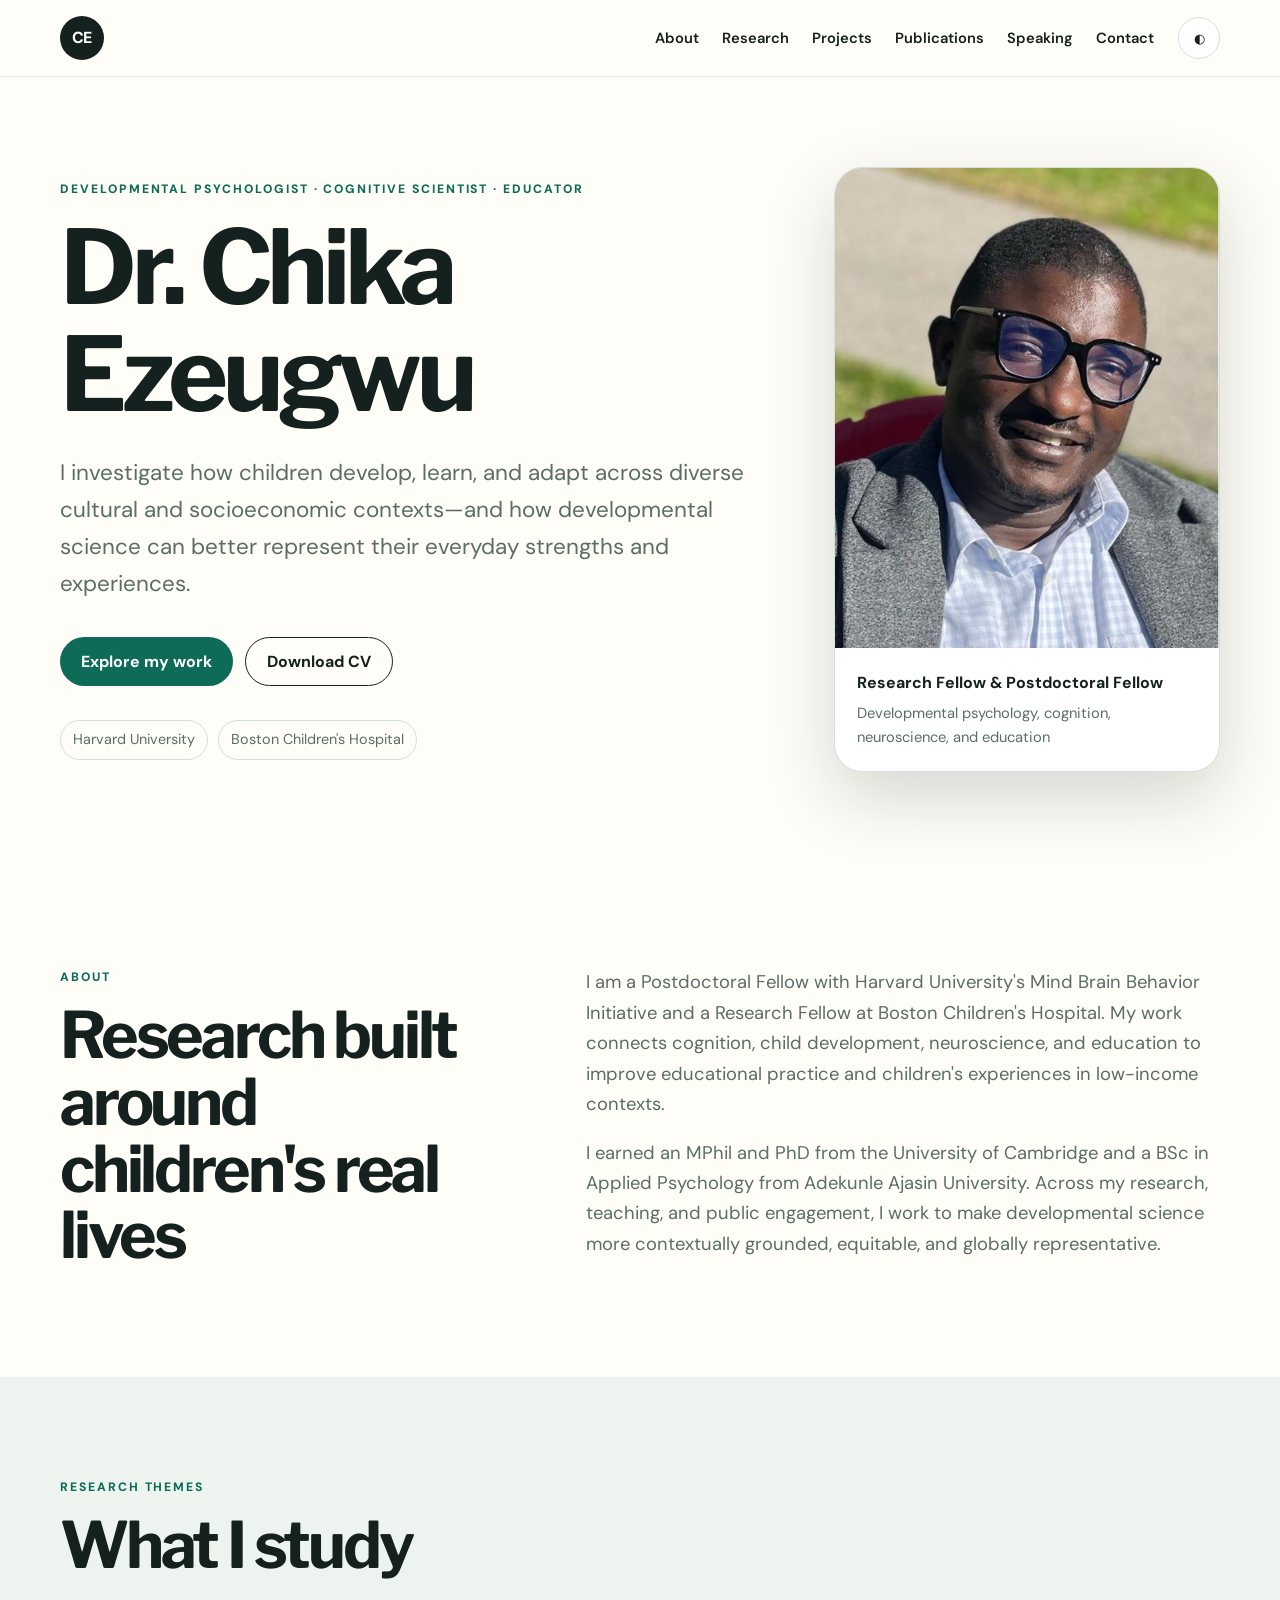
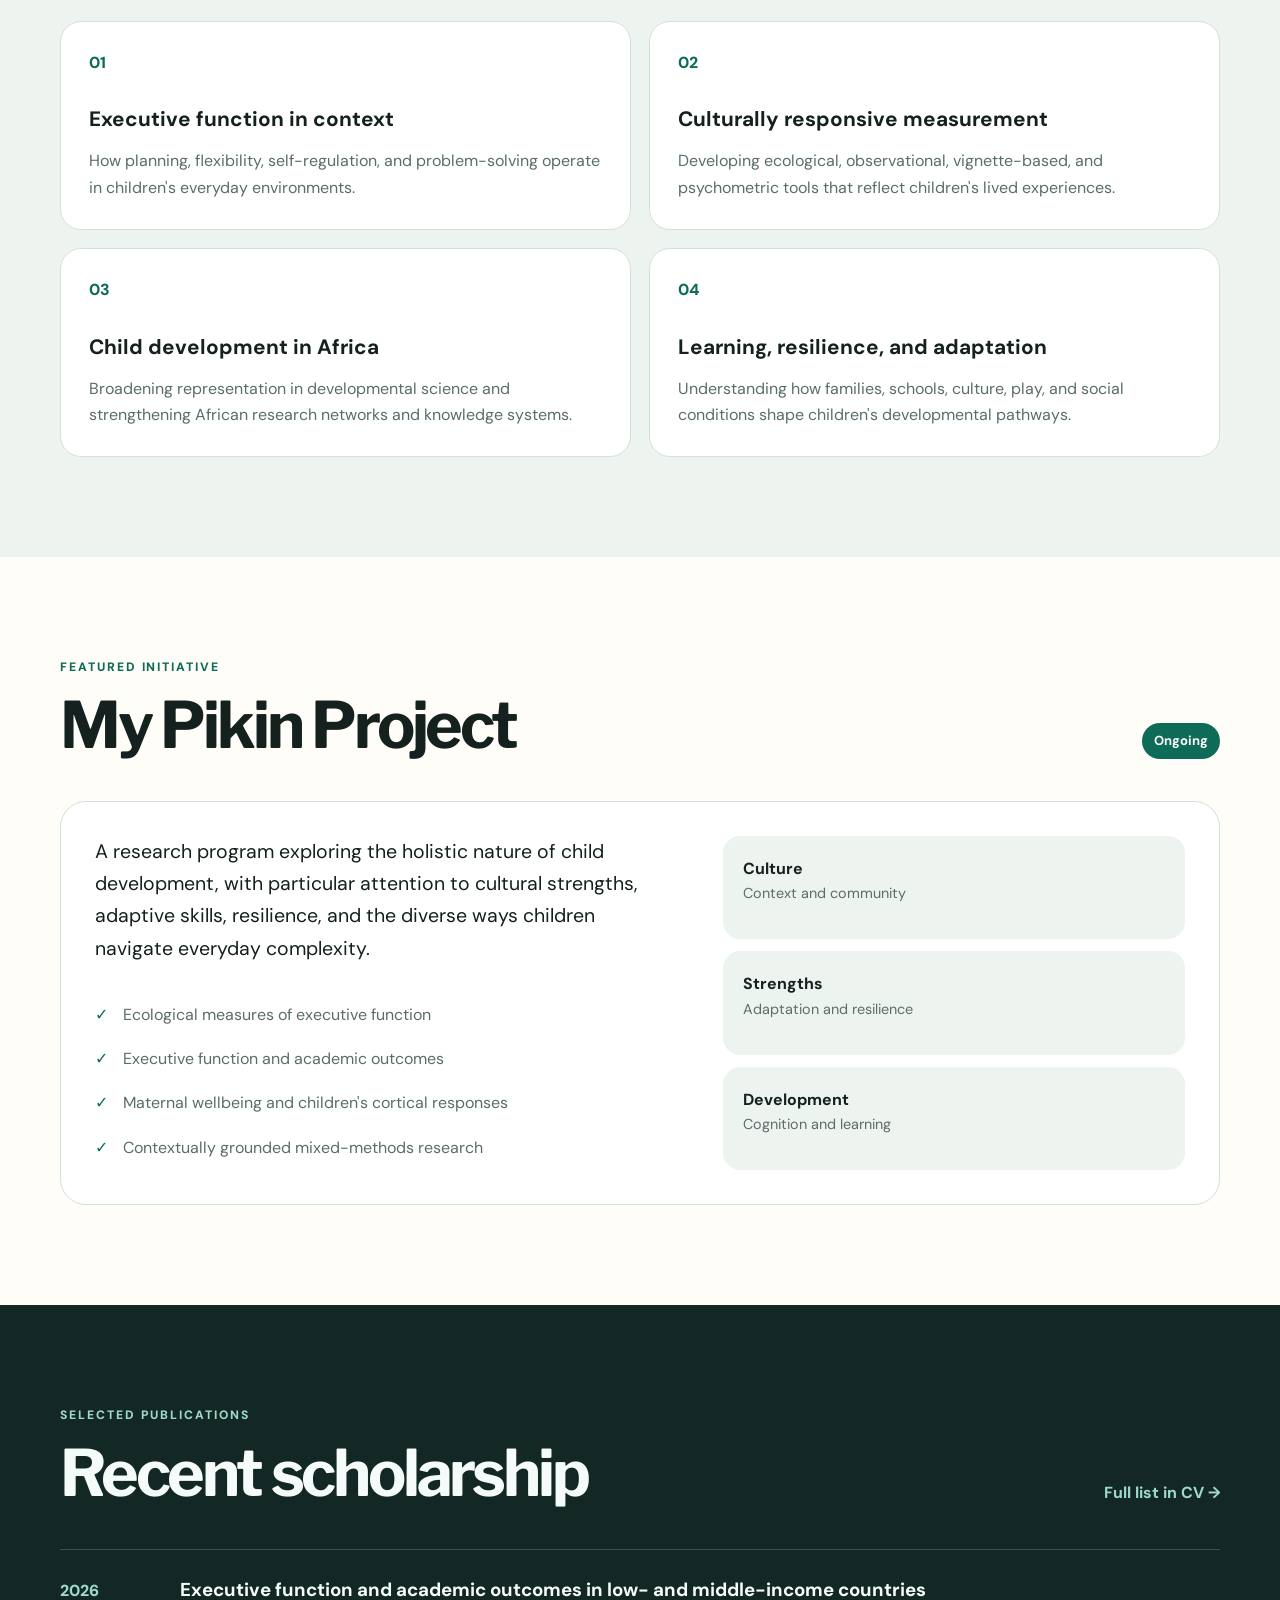
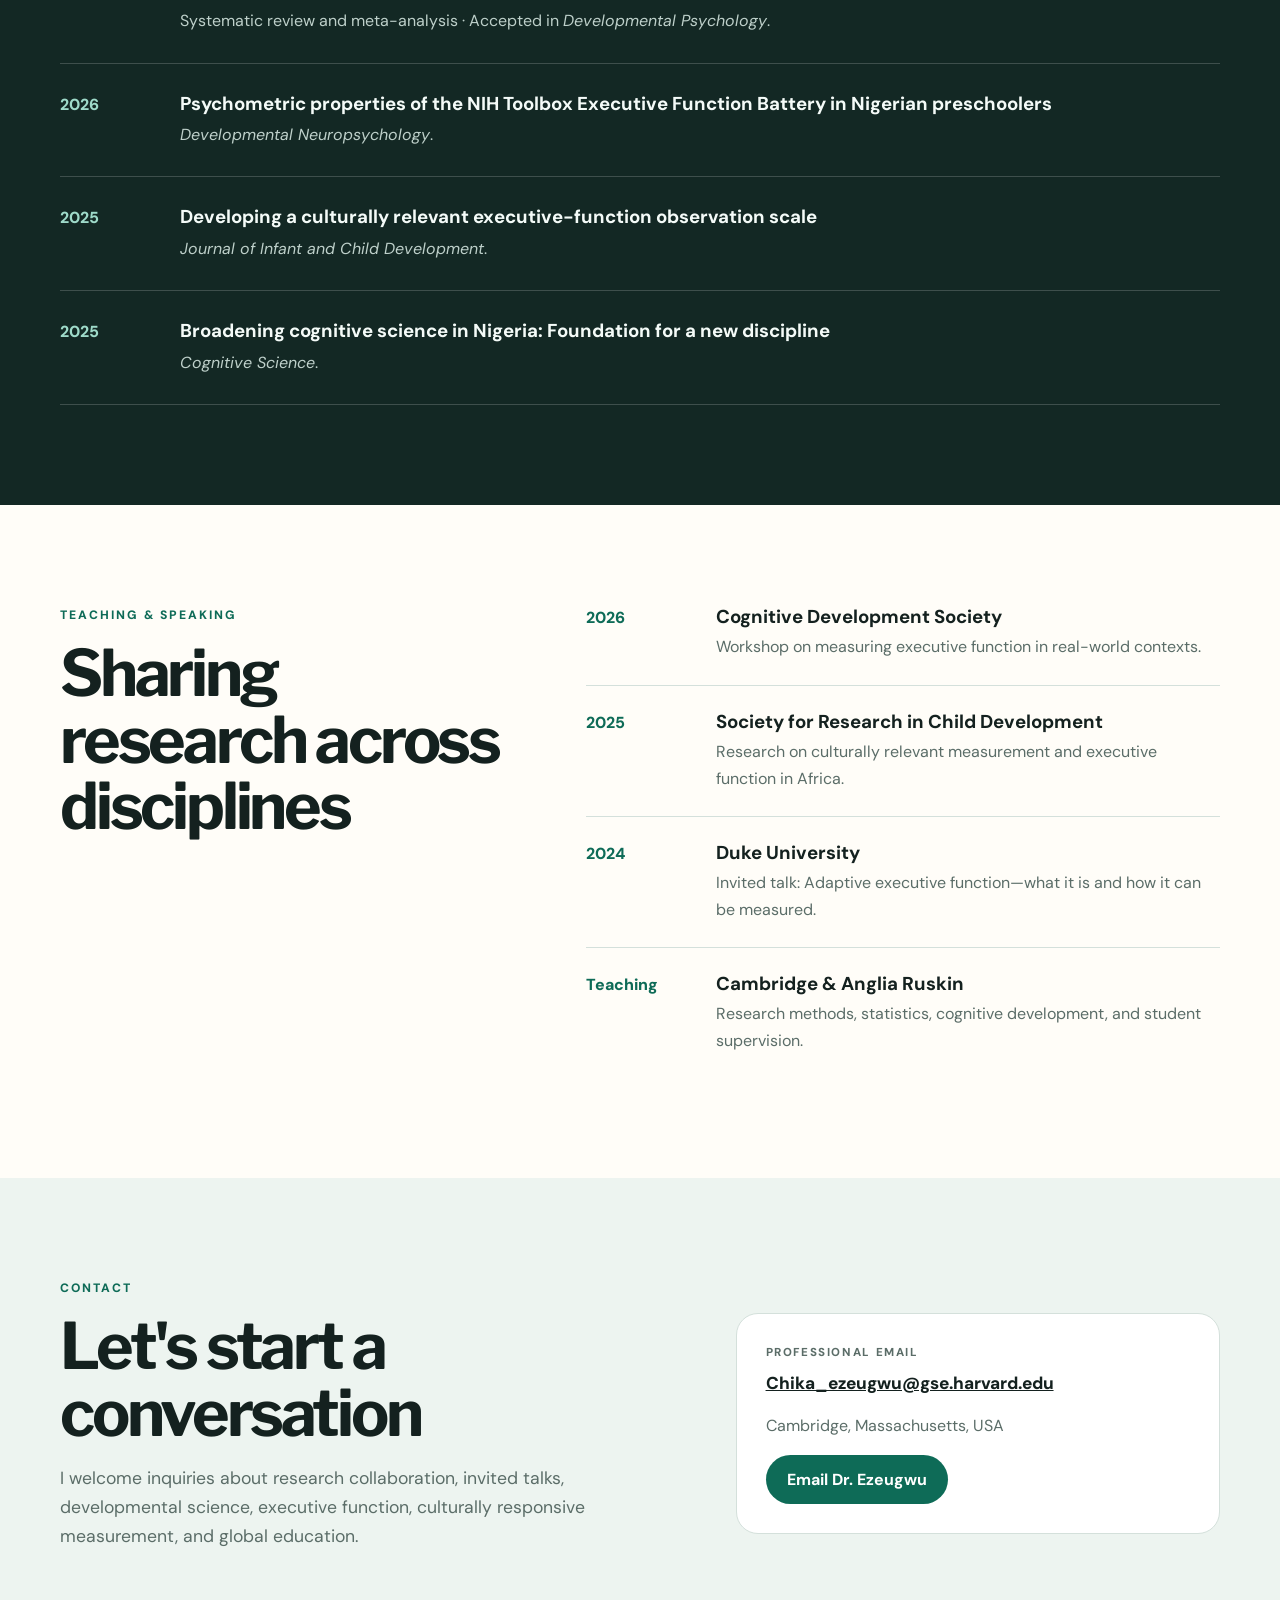
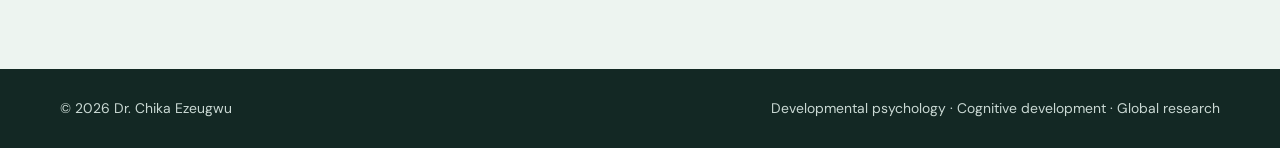
==== index.html @ bdc8151f "Initial website" ====
<!doctype html>
<html lang="en" data-theme="light">
<head>
  <meta charset="utf-8">
  <meta name="viewport" content="width=device-width, initial-scale=1">
  <meta name="description" content="Dr. Chika Ezeugwu is a developmental psychologist and cognitive development researcher at Harvard University and Boston Children's Hospital.">
  <meta name="theme-color" content="#14352f">
  <title>Dr. Chika Ezeugwu | Developmental Psychologist</title>
  <link rel="preconnect" href="https://fonts.googleapis.com">
  <link rel="preconnect" href="https://fonts.gstatic.com" crossorigin>
  <link href="https://fonts.googleapis.com/css2?family=DM+Sans:wght@400;500;600;700&family=Libre+Franklin:wght@700;800&display=swap" rel="stylesheet">
  <link rel="stylesheet" href="styles.css">
</head>
<body>
  <a class="skip" href="#main">Skip to content</a>

  <header class="header">
    <div class="container nav">
      <a class="mark" href="#home" aria-label="Homepage">CE</a>
      <button class="menu-button" aria-controls="navigation" aria-expanded="false">Menu</button>
      <nav id="navigation" class="links" aria-label="Main navigation">
        <a href="#about">About</a>
        <a href="#research">Research</a>
        <a href="#projects">Projects</a>
        <a href="#publications">Publications</a>
        <a href="#speaking">Speaking</a>
        <a href="#contact">Contact</a>
      </nav>
      <button class="theme-button" aria-label="Switch color theme" title="Switch color theme">◐</button>
    </div>
  </header>

  <main id="main">
    <section class="hero" id="home">
      <div class="container hero-grid">
        <div class="reveal">
          <p class="eyebrow">Developmental psychologist · Cognitive scientist · Educator</p>
          <h1>Dr. Chika Ezeugwu</h1>
          <p class="intro">
            I investigate how children develop, learn, and adapt across diverse cultural and
            socioeconomic contexts—and how developmental science can better represent their
            everyday strengths and experiences.
          </p>
          <div class="actions">
            <a class="button primary" href="#research">Explore my work</a>
            <a class="button secondary" href="Chika_Ezeugwu_CV.docx" download>Download CV</a>
          </div>
          <div class="affiliations">
            <span>Harvard University</span>
            <span>Boston Children's Hospital</span>
          </div>
        </div>

        <figure class="portrait-card reveal">
          <img src="assets/chika-ezeugwu.jpg" alt="Portrait of Dr. Chika Ezeugwu">
          <figcaption>
            <strong>Research Fellow &amp; Postdoctoral Fellow</strong>
            <span>Developmental psychology, cognition, neuroscience, and education</span>
          </figcaption>
        </figure>
      </div>
    </section>

    <section class="section" id="about">
      <div class="container split">
        <div class="section-title reveal">
          <p class="eyebrow">About</p>
          <h2>Research built around children's real lives</h2>
        </div>
        <div class="copy reveal">
          <p>
            I am a Postdoctoral Fellow with Harvard University's Mind Brain Behavior Initiative
            and a Research Fellow at Boston Children's Hospital. My work connects cognition,
            child development, neuroscience, and education to improve educational practice and
            children's experiences in low-income contexts.
          </p>
          <p>
            I earned an MPhil and PhD from the University of Cambridge and a BSc in Applied
            Psychology from Adekunle Ajasin University. Across my research, teaching, and public
            engagement, I work to make developmental science more contextually grounded,
            equitable, and globally representative.
          </p>
        </div>
      </div>
    </section>

    <section class="section tint" id="research">
      <div class="container">
        <p class="eyebrow reveal">Research themes</p>
        <h2 class="reveal">What I study</h2>
        <div class="grid cards">
          <article class="card reveal">
            <span>01</span>
            <h3>Executive function in context</h3>
            <p>How planning, flexibility, self-regulation, and problem-solving operate in children's everyday environments.</p>
          </article>
          <article class="card reveal">
            <span>02</span>
            <h3>Culturally responsive measurement</h3>
            <p>Developing ecological, observational, vignette-based, and psychometric tools that reflect children's lived experiences.</p>
          </article>
          <article class="card reveal">
            <span>03</span>
            <h3>Child development in Africa</h3>
            <p>Broadening representation in developmental science and strengthening African research networks and knowledge systems.</p>
          </article>
          <article class="card reveal">
            <span>04</span>
            <h3>Learning, resilience, and adaptation</h3>
            <p>Understanding how families, schools, culture, play, and social conditions shape children's developmental pathways.</p>
          </article>
        </div>
      </div>
    </section>

    <section class="section" id="projects">
      <div class="container">
        <div class="heading-row reveal">
          <div>
            <p class="eyebrow">Featured initiative</p>
            <h2>My Pikin Project</h2>
          </div>
          <span class="status">Ongoing</span>
        </div>
        <article class="feature reveal">
          <div>
            <p class="feature-lede">
              A research program exploring the holistic nature of child development, with
              particular attention to cultural strengths, adaptive skills, resilience, and
              the diverse ways children navigate everyday complexity.
            </p>
            <ul class="check-list">
              <li>Ecological measures of executive function</li>
              <li>Executive function and academic outcomes</li>
              <li>Maternal wellbeing and children's cortical responses</li>
              <li>Contextually grounded mixed-methods research</li>
            </ul>
          </div>
          <div class="feature-visual" aria-label="My Pikin Project themes">
            <div><strong>Culture</strong><span>Context and community</span></div>
            <div><strong>Strengths</strong><span>Adaptation and resilience</span></div>
            <div><strong>Development</strong><span>Cognition and learning</span></div>
          </div>
        </article>
      </div>
    </section>

    <section class="section dark" id="publications">
      <div class="container">
        <div class="heading-row reveal">
          <div>
            <p class="eyebrow pale">Selected publications</p>
            <h2>Recent scholarship</h2>
          </div>
          <a class="inline-link" href="Chika_Ezeugwu_CV.docx" download>Full list in CV →</a>
        </div>

        <div class="publication-list">
          <article class="reveal">
            <span class="year">2026</span>
            <div>
              <h3>Executive function and academic outcomes in low- and middle-income countries</h3>
              <p>Systematic review and meta-analysis · Accepted in <em>Developmental Psychology</em>.</p>
            </div>
          </article>
          <article class="reveal">
            <span class="year">2026</span>
            <div>
              <h3>Psychometric properties of the NIH Toolbox Executive Function Battery in Nigerian preschoolers</h3>
              <p><em>Developmental Neuropsychology</em>.</p>
            </div>
          </article>
          <article class="reveal">
            <span class="year">2025</span>
            <div>
              <h3>Developing a culturally relevant executive-function observation scale</h3>
              <p><em>Journal of Infant and Child Development</em>.</p>
            </div>
          </article>
          <article class="reveal">
            <span class="year">2025</span>
            <div>
              <h3>Broadening cognitive science in Nigeria: Foundation for a new discipline</h3>
              <p><em>Cognitive Science</em>.</p>
            </div>
          </article>
        </div>
      </div>
    </section>

    <section class="section" id="speaking">
      <div class="container split">
        <div class="section-title reveal">
          <p class="eyebrow">Teaching &amp; speaking</p>
          <h2>Sharing research across disciplines</h2>
        </div>
        <div class="timeline reveal">
          <article>
            <span>2026</span>
            <div><h3>Cognitive Development Society</h3><p>Workshop on measuring executive function in real-world contexts.</p></div>
          </article>
          <article>
            <span>2025</span>
            <div><h3>Society for Research in Child Development</h3><p>Research on culturally relevant measurement and executive function in Africa.</p></div>
          </article>
          <article>
            <span>2024</span>
            <div><h3>Duke University</h3><p>Invited talk: Adaptive executive function—what it is and how it can be measured.</p></div>
          </article>
          <article>
            <span>Teaching</span>
            <div><h3>Cambridge &amp; Anglia Ruskin</h3><p>Research methods, statistics, cognitive development, and student supervision.</p></div>
          </article>
        </div>
      </div>
    </section>

    <section class="section tint" id="contact">
      <div class="container contact-grid">
        <div class="reveal">
          <p class="eyebrow">Contact</p>
          <h2>Let's start a conversation</h2>
          <p class="contact-copy">
            I welcome inquiries about research collaboration, invited talks, developmental
            science, executive function, culturally responsive measurement, and global education.
          </p>
        </div>
        <div class="contact-card reveal">
          <p class="small-label">Professional email</p>
          <a class="email" href="mailto:Chika_ezeugwu@gse.harvard.edu">Chika_ezeugwu@gse.harvard.edu</a>
          <p>Cambridge, Massachusetts, USA</p>
          <a class="button primary" href="mailto:Chika_ezeugwu@gse.harvard.edu?subject=Inquiry%20from%20chikaezeugwu.com">Email Dr. Ezeugwu</a>
        </div>
      </div>
    </section>
  </main>

  <footer>
    <div class="container footer-row">
      <p>© <span id="year"></span> Dr. Chika Ezeugwu</p>
      <p>Developmental psychology · Cognitive development · Global research</p>
    </div>
  </footer>

  <script src="script.js"></script>
</body>
</html>
---- styles.css ----
:root {
  --bg: #fffdf8;
  --surface: #ffffff;
  --ink: #14211f;
  --muted: #5b6d68;
  --line: #d4e0db;
  --tint: #edf4f0;
  --accent: #0e6b57;
  --accent2: #cf9b44;
  --dark: #132824;
  --shadow: 0 25px 70px rgba(18,40,35,.18);
  --max: 1160px;
}
html[data-theme="dark"] {
  --bg: #0e1816;
  --surface: #15231f;
  --ink: #eff8f4;
  --muted: #adc0ba;
  --line: #2d403b;
  --tint: #172a25;
  --accent: #71cdb5;
  --accent2: #e2b86e;
  --dark: #09110f;
  --shadow: 0 25px 70px rgba(0,0,0,.35);
}
* { box-sizing: border-box; }
html { scroll-behavior: smooth; }
body {
  margin: 0;
  background: var(--bg);
  color: var(--ink);
  font-family: "DM Sans", system-ui, sans-serif;
  line-height: 1.65;
  transition: background .25s, color .25s;
}
a { color: inherit; }
img { display: block; max-width: 100%; }
.container { width: min(calc(100% - 40px), var(--max)); margin: 0 auto; }
.skip { position: fixed; left: -999px; top: 10px; z-index: 1000; background: var(--surface); padding: 10px 14px; }
.skip:focus { left: 10px; }

.header {
  position: sticky; top: 0; z-index: 100;
  background: color-mix(in srgb, var(--bg) 88%, transparent);
  backdrop-filter: blur(14px);
  border-bottom: 1px solid color-mix(in srgb, var(--line) 70%, transparent);
}
.nav { min-height: 76px; display: flex; align-items: center; gap: 24px; }
.mark {
  width: 44px; height: 44px; display: grid; place-items: center;
  border-radius: 50%; background: var(--ink); color: var(--bg);
  font-weight: 800; text-decoration: none; letter-spacing: -.05em;
}
.links { display: flex; gap: 23px; margin-left: auto; }
.links a { text-decoration: none; font-weight: 600; font-size: .92rem; }
.links a:hover { color: var(--accent); }
.theme-button, .menu-button {
  border: 1px solid var(--line); color: var(--ink); background: var(--surface);
  border-radius: 999px; min-width: 42px; height: 42px; cursor: pointer;
}
.menu-button { display: none; padding: 0 15px; }

.hero { padding: 90px 0 95px; }
.hero-grid { display: grid; grid-template-columns: 1.3fr .72fr; align-items: center; gap: 76px; }
.eyebrow {
  text-transform: uppercase; letter-spacing: .16em; font-size: .76rem;
  color: var(--accent); font-weight: 800; margin: 0 0 15px;
}
.eyebrow.pale { color: #9edac9; }
h1, h2 {
  font-family: "Libre Franklin", system-ui, sans-serif;
  letter-spacing: -.05em; line-height: 1.04; margin: 0;
}
h1 { font-size: clamp(3.5rem, 8vw, 7rem); max-width: 850px; }
h2 { font-size: clamp(2.3rem, 5vw, 4.2rem); }
h3 { line-height: 1.25; }
.intro { color: var(--muted); max-width: 760px; font-size: clamp(1.12rem, 2vw, 1.4rem); margin: 28px 0; }
.actions { display: flex; gap: 12px; flex-wrap: wrap; margin: 34px 0; }
.button {
  display: inline-flex; min-height: 49px; align-items: center; justify-content: center;
  padding: 0 21px; border-radius: 999px; text-decoration: none; font-weight: 700;
}
.button.primary { background: var(--accent); color: #fff; }
.button.secondary { border: 1px solid var(--ink); }
.affiliations { display: flex; flex-wrap: wrap; gap: 10px; }
.affiliations span { color: var(--muted); border: 1px solid var(--line); border-radius: 999px; padding: 7px 12px; font-size: .9rem; }

.portrait-card { margin: 0; background: var(--surface); border: 1px solid var(--line); border-radius: 28px; overflow: hidden; box-shadow: var(--shadow); transform: rotate(1.5deg); }
.portrait-card img { width: 100%; aspect-ratio: 4/5; object-fit: cover; object-position: 50% 38%; }
.portrait-card figcaption { padding: 22px; }
.portrait-card strong, .portrait-card span { display: block; }
.portrait-card span { color: var(--muted); margin-top: 4px; font-size: .92rem; }

.section { padding: 100px 0; }
.split { display: grid; grid-template-columns: .82fr 1.18fr; gap: 85px; }
.copy { color: var(--muted); font-size: 1.15rem; }
.copy p:first-child { margin-top: 0; }
.tint { background: var(--tint); }
.grid.cards { display: grid; grid-template-columns: repeat(2, 1fr); gap: 18px; margin-top: 42px; }
.card { background: var(--surface); border: 1px solid var(--line); border-radius: 21px; padding: 28px; }
.card > span { color: var(--accent); font-weight: 800; }
.card h3 { margin: 30px 0 10px; font-size: 1.3rem; }
.card p { color: var(--muted); margin-bottom: 0; }

.heading-row { display: flex; align-items: end; justify-content: space-between; gap: 20px; }
.status { background: var(--accent); color: #fff; border-radius: 999px; padding: 7px 12px; font-weight: 700; font-size: .82rem; }
.feature { display: grid; grid-template-columns: 1fr .8fr; gap: 50px; margin-top: 42px; border: 1px solid var(--line); border-radius: 26px; padding: 34px; background: var(--surface); }
.feature-lede { font-size: 1.22rem; margin-top: 0; }
.check-list { list-style: none; padding: 0; margin: 28px 0 0; }
.check-list li { padding: 9px 0 9px 28px; position: relative; color: var(--muted); }
.check-list li::before { content: "✓"; position: absolute; left: 0; color: var(--accent); font-weight: 800; }
.feature-visual { display: grid; gap: 12px; }
.feature-visual div { background: var(--tint); border-radius: 17px; padding: 20px; }
.feature-visual strong, .feature-visual span { display: block; }
.feature-visual span { color: var(--muted); font-size: .9rem; }

.dark { background: var(--dark); color: #f4fbf8; }
.inline-link { color: #9edac9; text-decoration: none; font-weight: 700; }
.publication-list { margin-top: 42px; border-top: 1px solid rgba(255,255,255,.18); }
.publication-list article { display: grid; grid-template-columns: 95px 1fr; gap: 25px; padding: 28px 0; border-bottom: 1px solid rgba(255,255,255,.18); }
.publication-list h3 { margin: 0 0 7px; }
.publication-list p { color: #bed0ca; margin: 0; }
.year { color: #9edac9; font-weight: 800; }

.timeline article { display: grid; grid-template-columns: 105px 1fr; gap: 25px; border-top: 1px solid var(--line); padding: 24px 0; }
.timeline article:first-child { border-top: 0; padding-top: 0; }
.timeline span { color: var(--accent); font-weight: 800; }
.timeline h3 { margin: 0 0 6px; }
.timeline p { color: var(--muted); margin: 0; }

.contact-grid { display: grid; grid-template-columns: 1fr .8fr; gap: 70px; align-items: center; }
.contact-copy { color: var(--muted); max-width: 650px; font-size: 1.1rem; }
.contact-card { background: var(--surface); border: 1px solid var(--line); border-radius: 22px; padding: 29px; }
.small-label { text-transform: uppercase; letter-spacing: .14em; font-size: .72rem; color: var(--muted); font-weight: 800; margin: 0; }
.email { display: block; font-weight: 800; font-size: 1.08rem; margin: 7px 0 13px; overflow-wrap: anywhere; }
.contact-card > p:not(.small-label) { color: var(--muted); }

footer { background: var(--dark); color: #cad9d4; padding: 28px 0; }
.footer-row { display: flex; justify-content: space-between; gap: 20px; font-size: .87rem; }
.footer-row p { margin: 0; }

.reveal { opacity: 0; transform: translateY(20px); transition: opacity .7s ease, transform .7s ease; }
.reveal.visible { opacity: 1; transform: translateY(0); }

@media (prefers-reduced-motion: reduce) {
  html { scroll-behavior: auto; }
  .reveal { opacity: 1; transform: none; transition: none; }
}
@media (max-width: 900px) {
  .hero-grid, .split, .feature, .contact-grid { grid-template-columns: 1fr; gap: 44px; }
  .portrait-card { max-width: 520px; transform: none; }
  .links {
    display: none; position: absolute; left: 0; right: 0; top: 76px;
    background: var(--bg); border-bottom: 1px solid var(--line); padding: 22px;
    flex-direction: column; margin: 0;
  }
  .links.open { display: flex; }
  .menu-button { display: block; margin-left: auto; }
}
@media (max-width: 620px) {
  .container { width: min(calc(100% - 28px), var(--max)); }
  .hero { padding: 62px 0 72px; }
  h1 { font-size: 3.35rem; }
  .section { padding: 72px 0; }
  .grid.cards { grid-template-columns: 1fr; }
  .heading-row { align-items: flex-start; flex-direction: column; }
  .publication-list article, .timeline article { grid-template-columns: 1fr; gap: 5px; }
  .feature { padding: 23px; }
  .footer-row { flex-direction: column; }
}
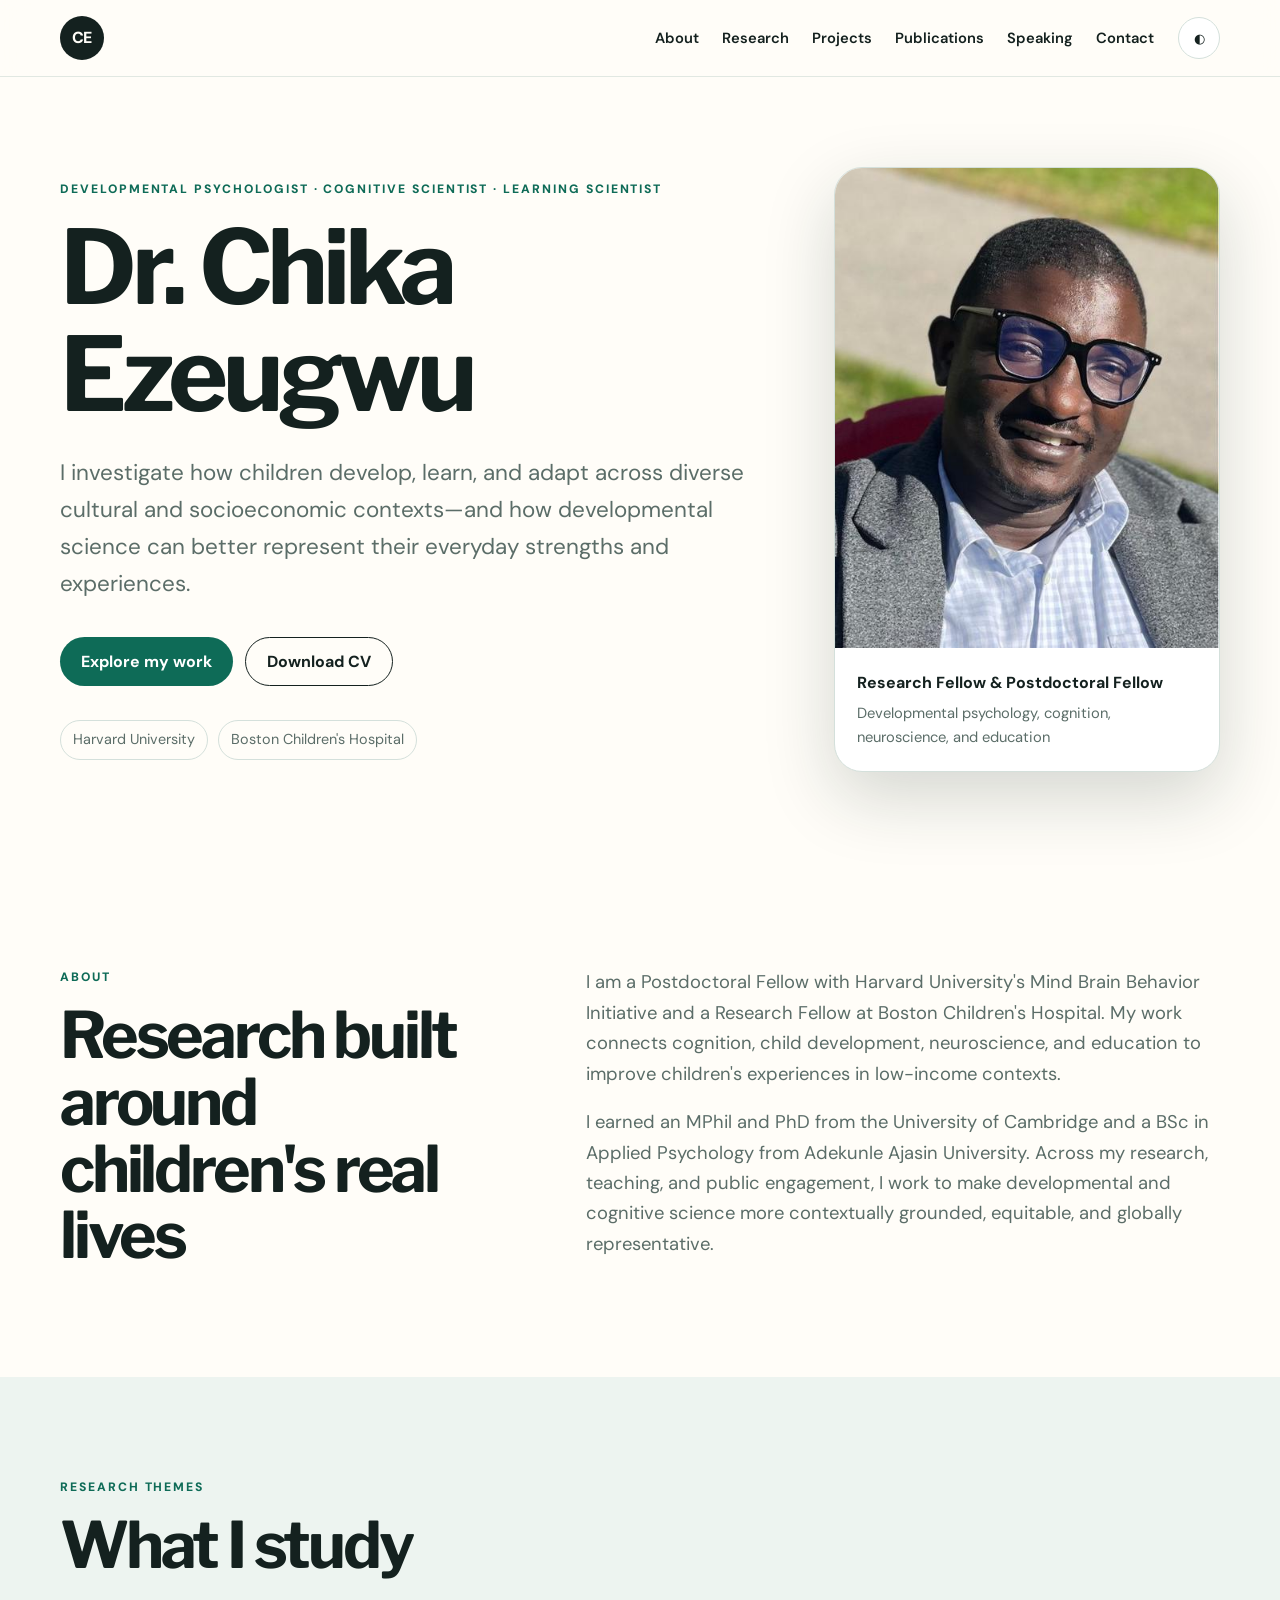
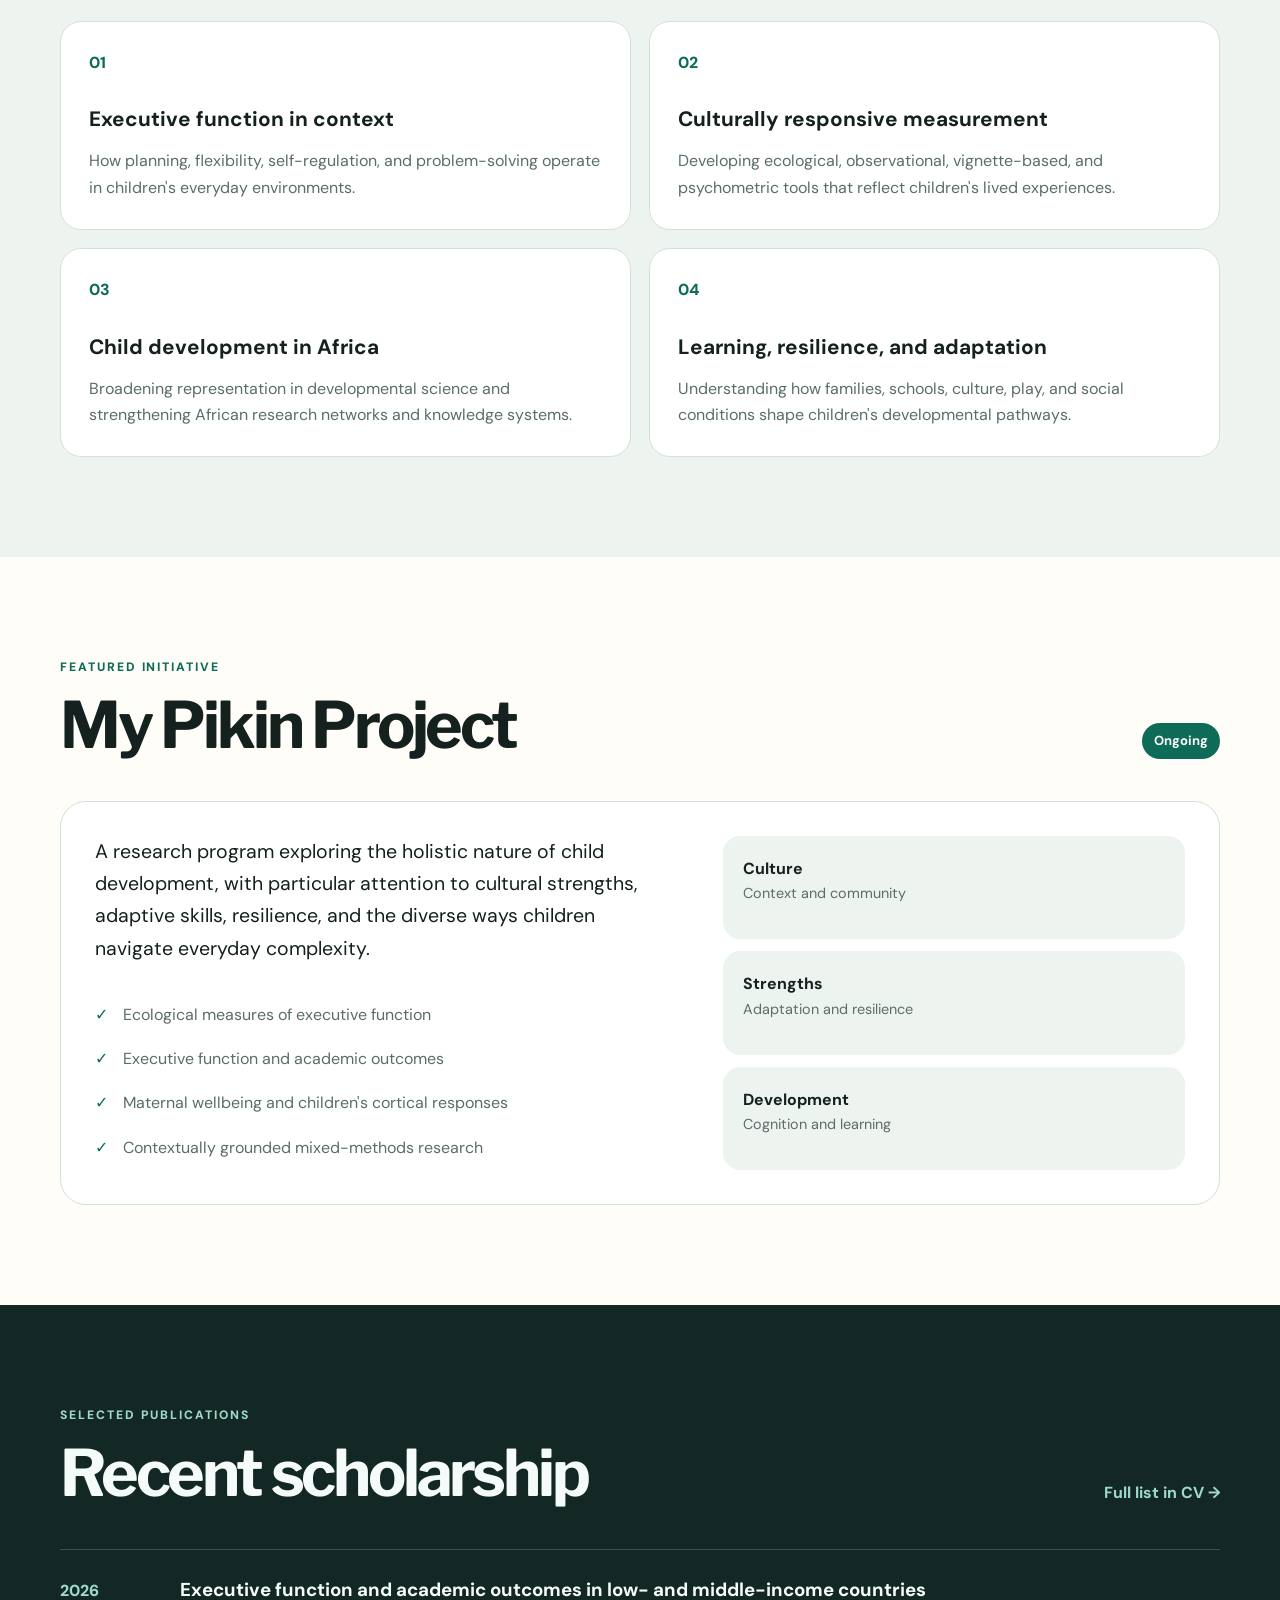
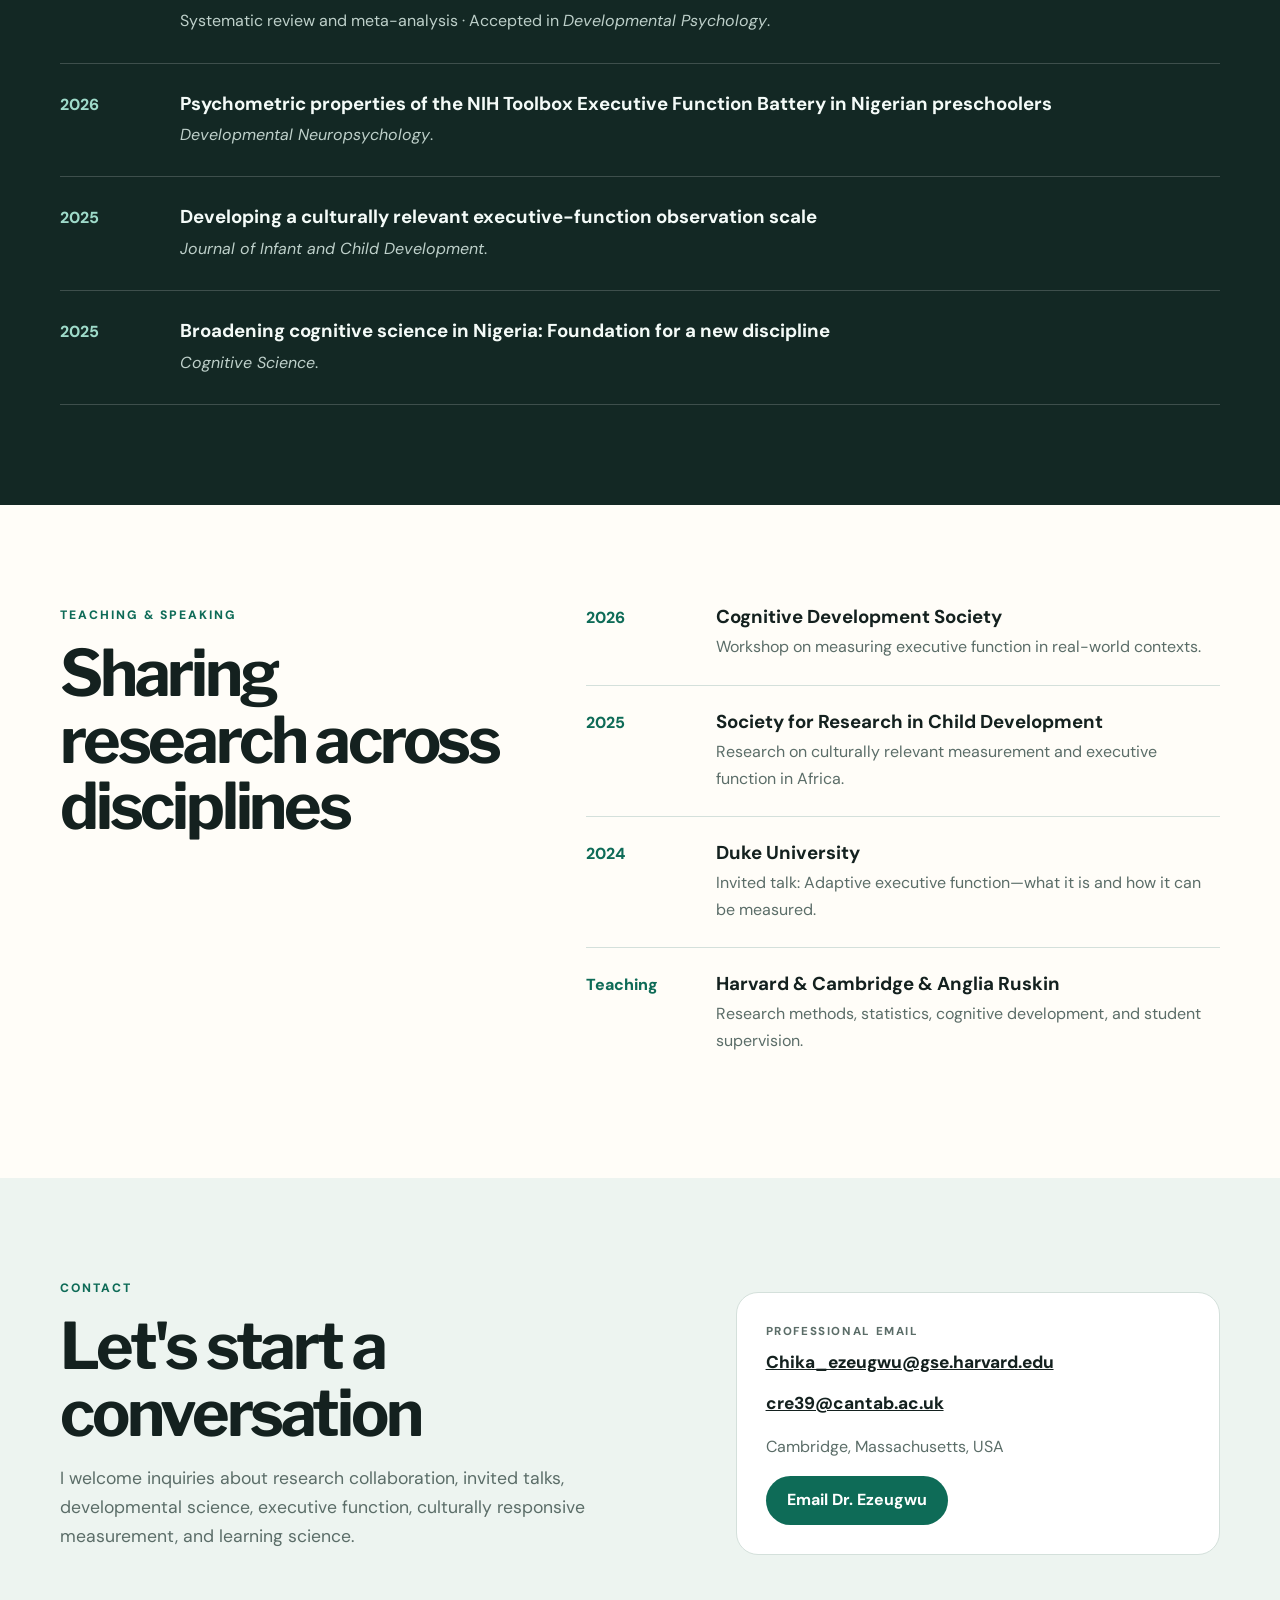
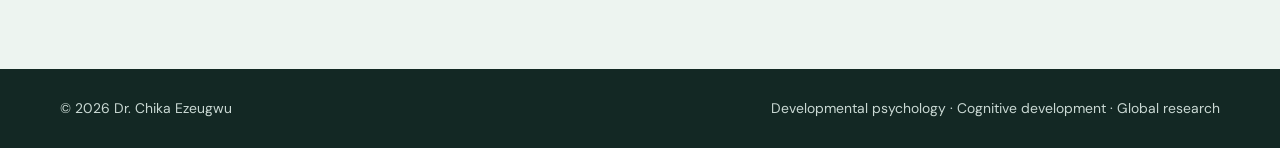
==== commit 723293bc: "Corrected homepage text" ====
--- a/index.html
+++ b/index.html
@@ -34,7 +34,7 @@
     <section class="hero" id="home">
       <div class="container hero-grid">
         <div class="reveal">
-          <p class="eyebrow">Developmental psychologist · Cognitive scientist · Educator</p>
+          <p class="eyebrow">Developmental psychologist · Cognitive scientist · Learning Scientist</p>
           <h1>Dr. Chika Ezeugwu</h1>
           <p class="intro">
             I investigate how children develop, learn, and adapt across diverse cultural and
@@ -71,13 +71,12 @@
           <p>
             I am a Postdoctoral Fellow with Harvard University's Mind Brain Behavior Initiative
             and a Research Fellow at Boston Children's Hospital. My work connects cognition,
-            child development, neuroscience, and education to improve educational practice and
-            children's experiences in low-income contexts.
+            child development, neuroscience, and education to improve children's experiences in low-income contexts.
           </p>
           <p>
             I earned an MPhil and PhD from the University of Cambridge and a BSc in Applied
             Psychology from Adekunle Ajasin University. Across my research, teaching, and public
-            engagement, I work to make developmental science more contextually grounded,
+            engagement, I work to make developmental and cognitive science more contextually grounded,
             equitable, and globally representative.
           </p>
         </div>
@@ -209,7 +208,7 @@
           </article>
           <article>
             <span>Teaching</span>
-            <div><h3>Cambridge &amp; Anglia Ruskin</h3><p>Research methods, statistics, cognitive development, and student supervision.</p></div>
+            <div><h3>Harvard &amp; Cambridge &amp; Anglia Ruskin</h3><p>Research methods, statistics, cognitive development, and student supervision.</p></div>
           </article>
         </div>
       </div>
@@ -222,12 +221,13 @@
           <h2>Let's start a conversation</h2>
           <p class="contact-copy">
             I welcome inquiries about research collaboration, invited talks, developmental
-            science, executive function, culturally responsive measurement, and global education.
+            science, executive function, culturally responsive measurement, and learning science.
           </p>
         </div>
         <div class="contact-card reveal">
           <p class="small-label">Professional email</p>
           <a class="email" href="mailto:Chika_ezeugwu@gse.harvard.edu">Chika_ezeugwu@gse.harvard.edu</a>
+          <a class="email" href="mailto:cre39@cantab.ac.uk">cre39@cantab.ac.uk</a>
           <p>Cambridge, Massachusetts, USA</p>
           <a class="button primary" href="mailto:Chika_ezeugwu@gse.harvard.edu?subject=Inquiry%20from%20chikaezeugwu.com">Email Dr. Ezeugwu</a>
         </div>
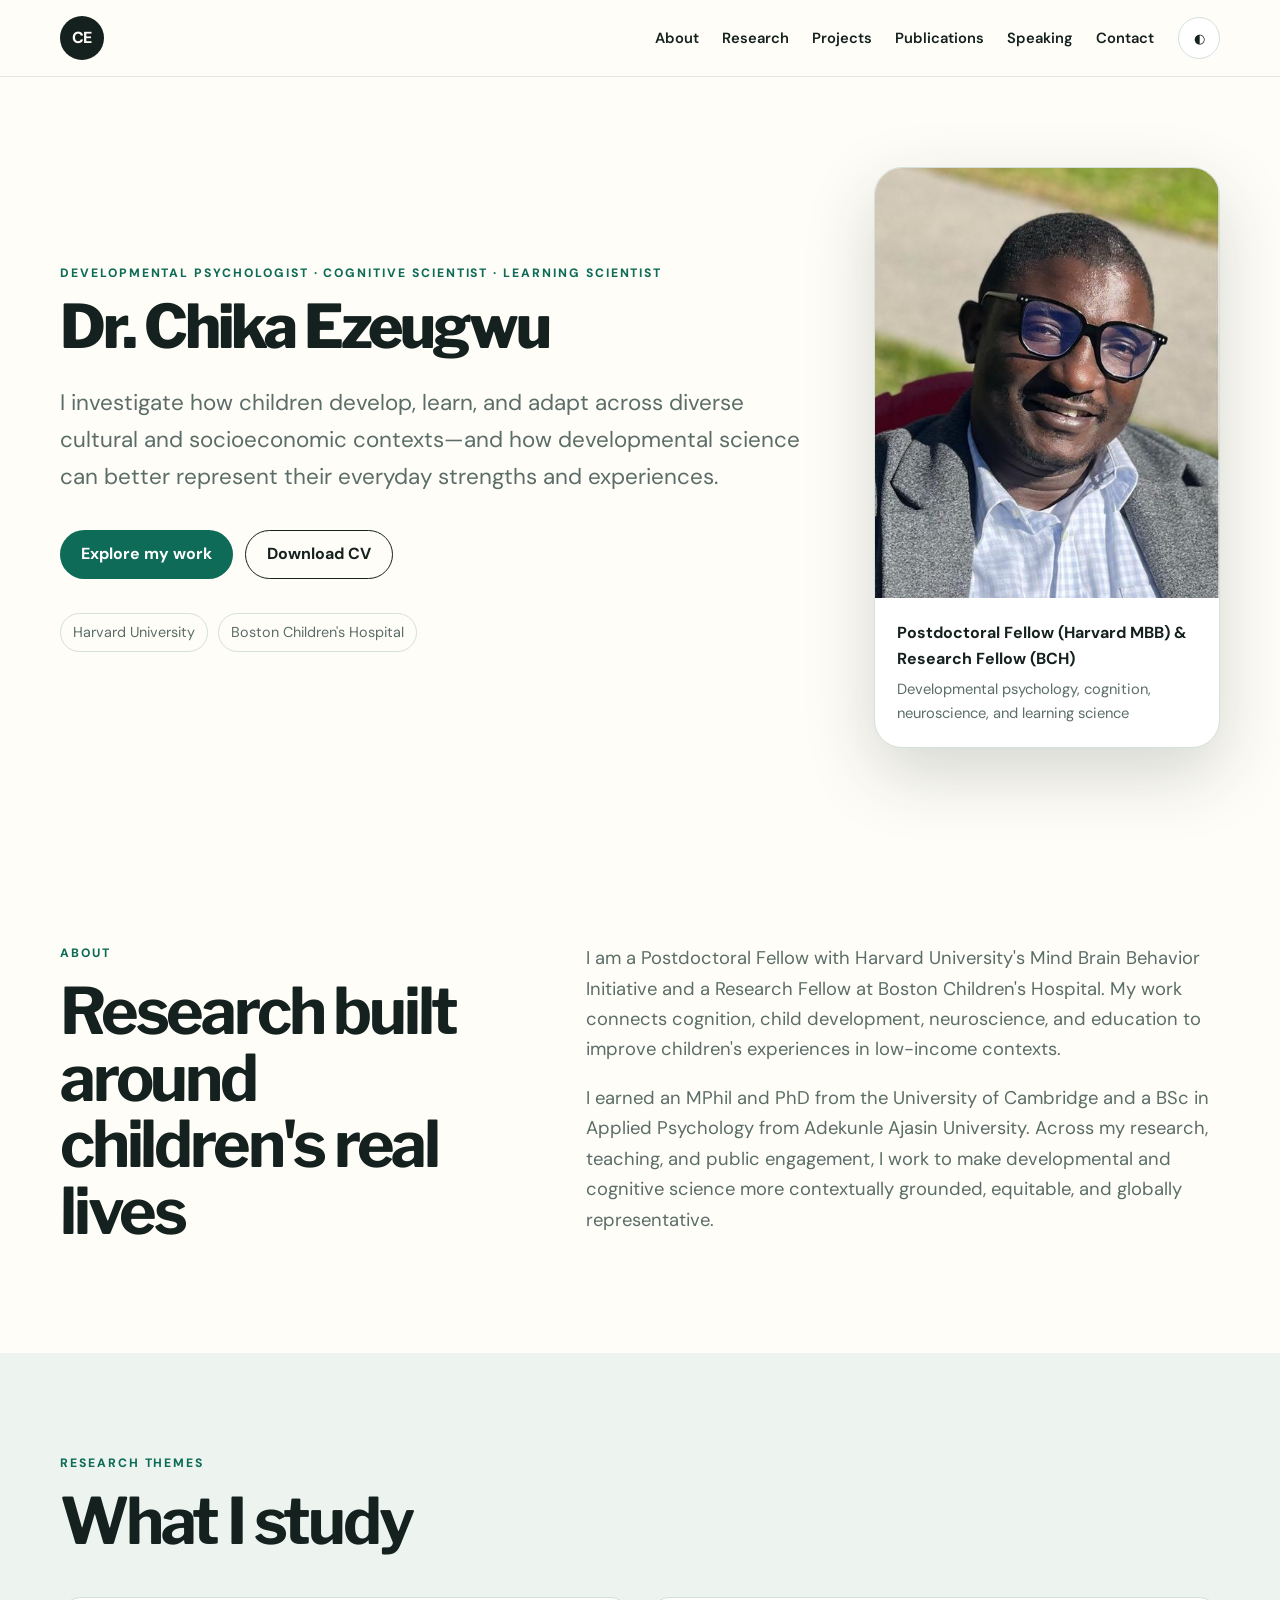
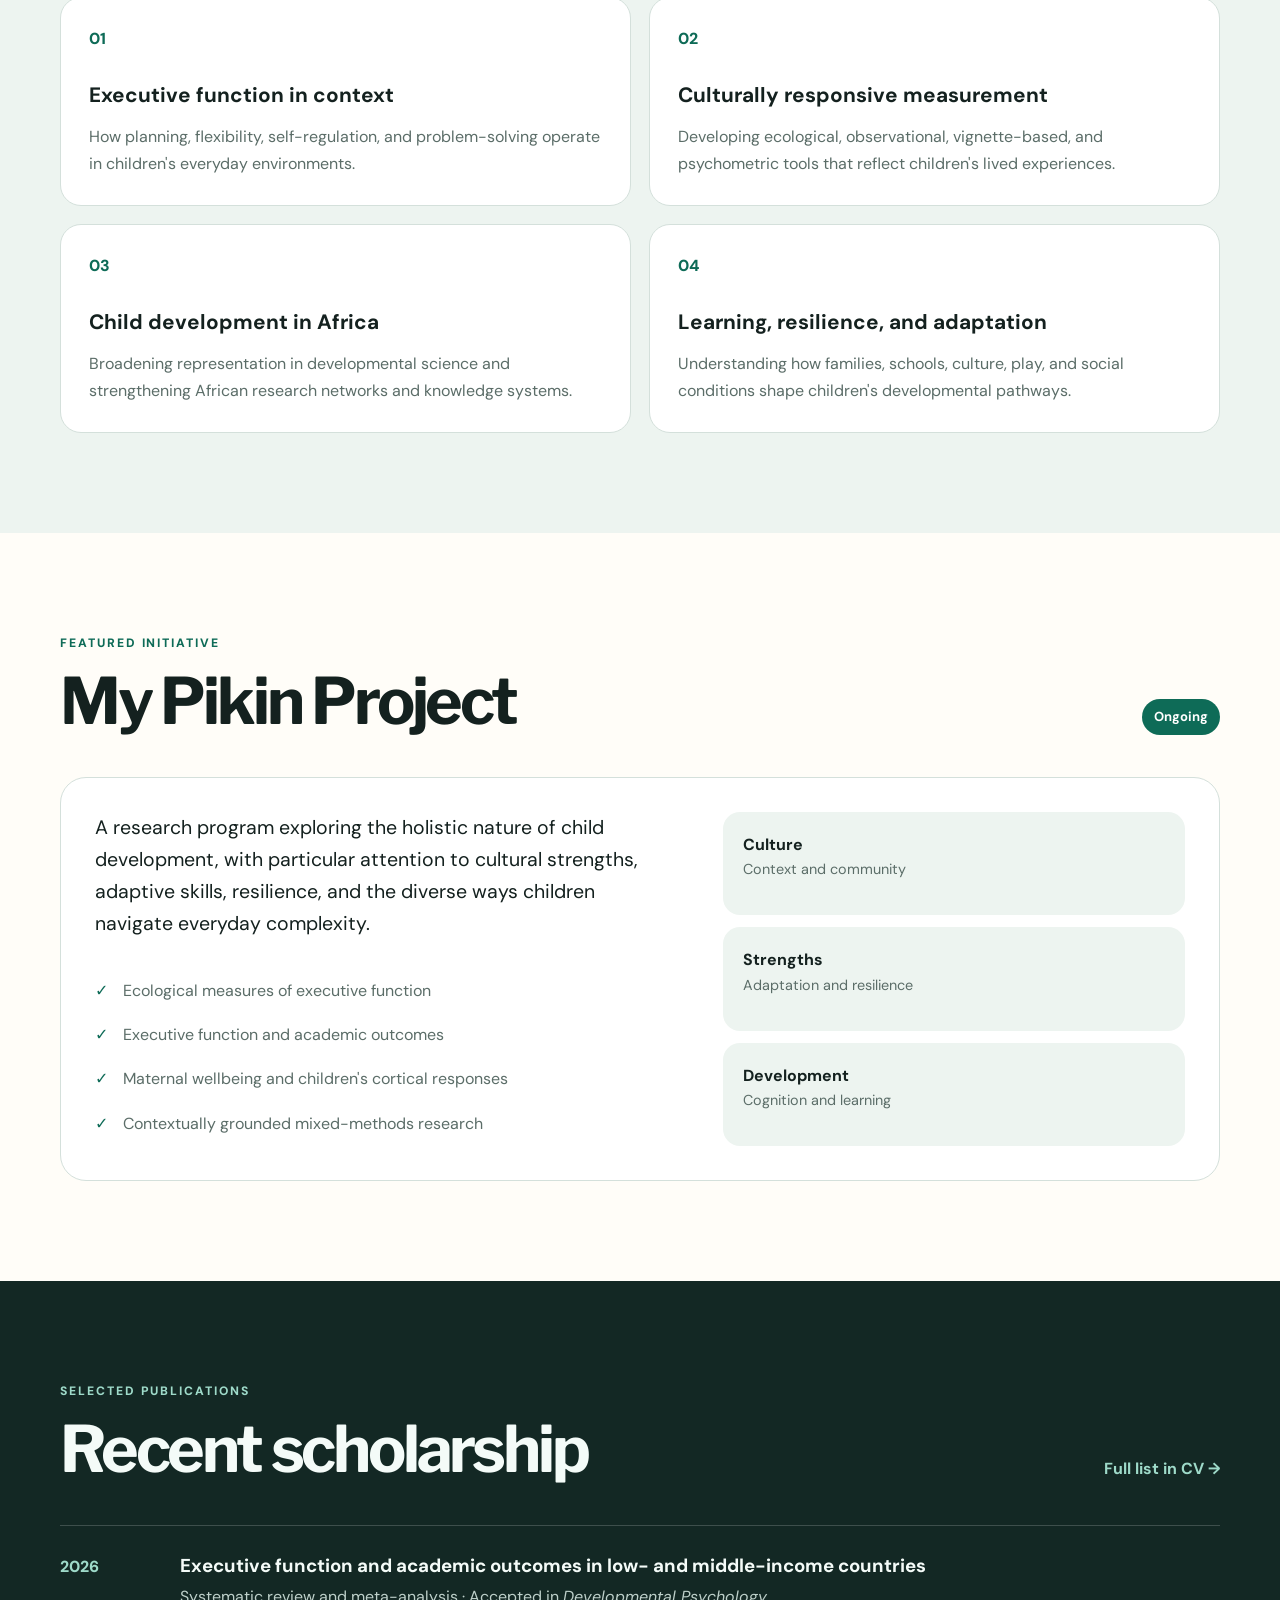
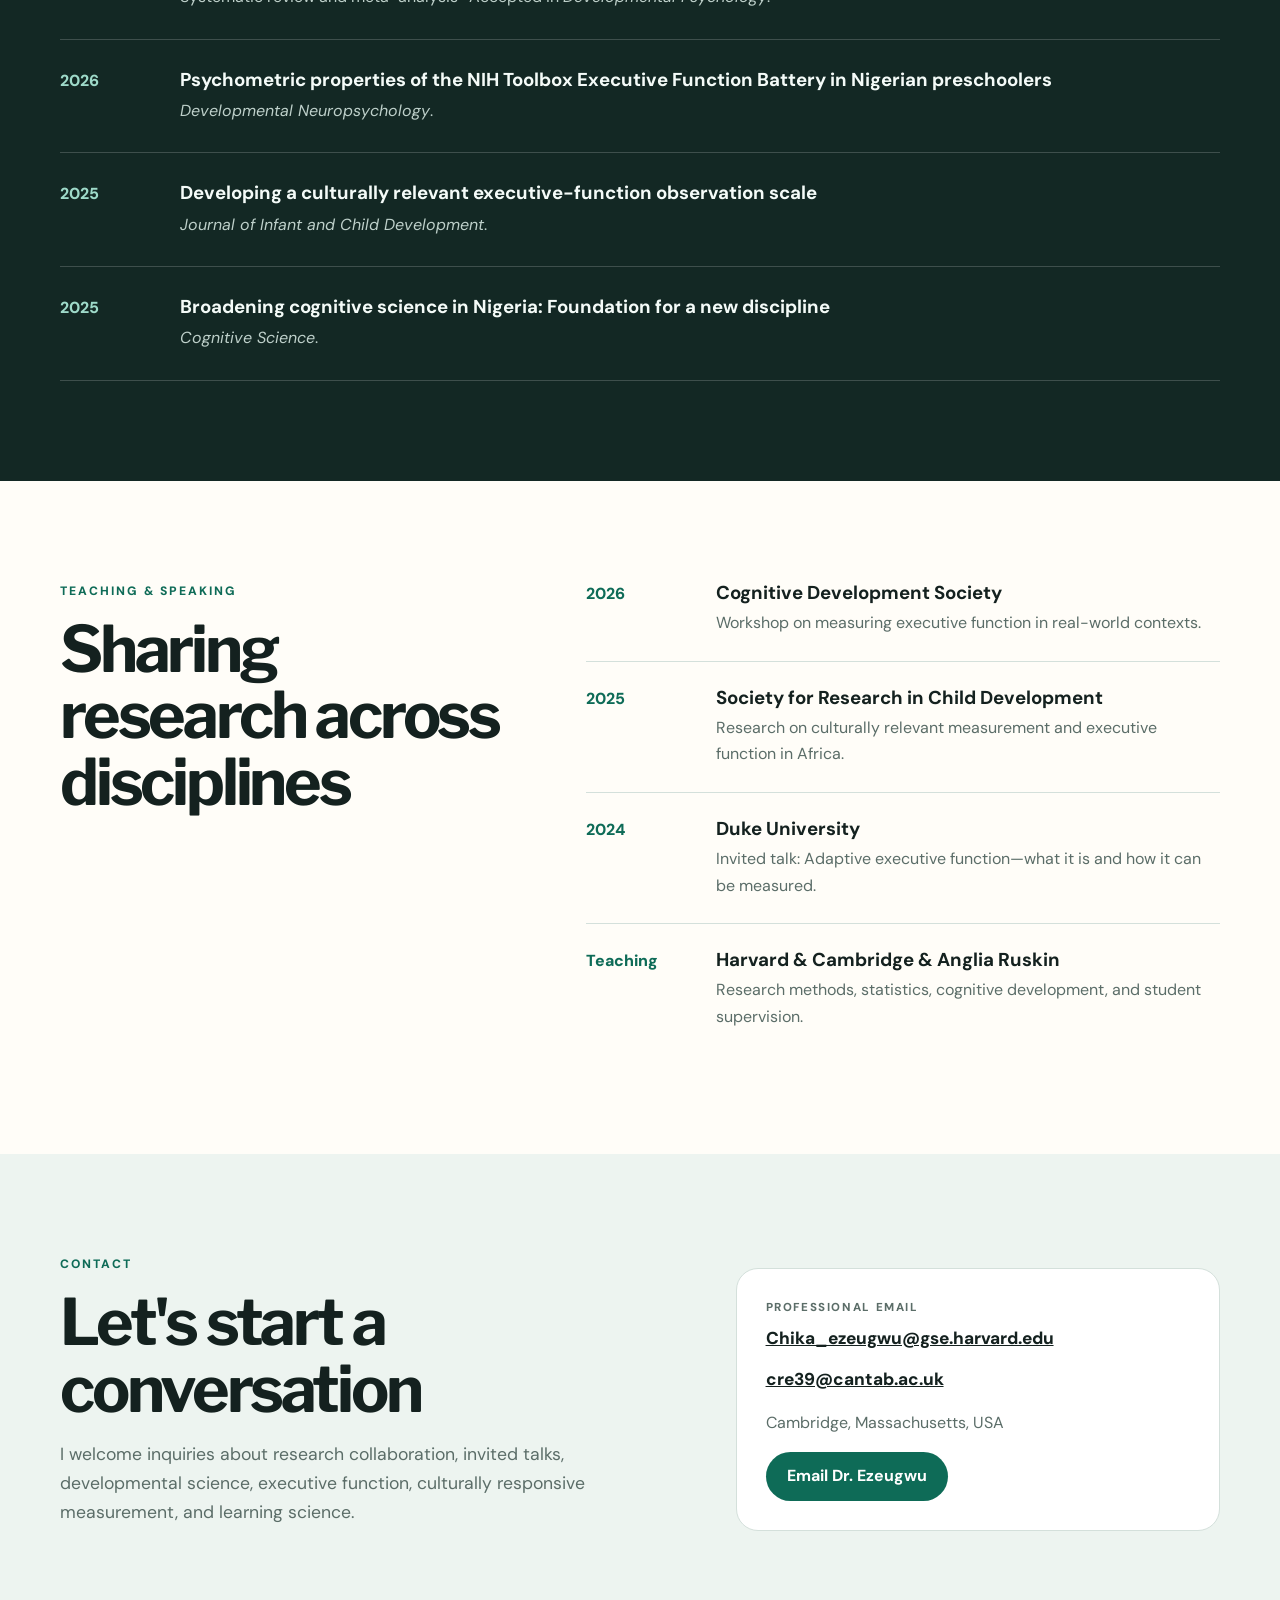
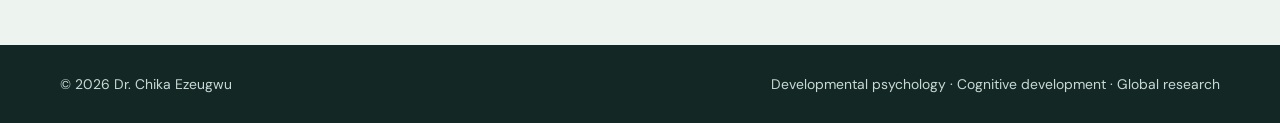
==== commit 78f92ad9: "Describe the change" ====
--- a/index.html
+++ b/index.html
@@ -43,7 +43,7 @@
           </p>
           <div class="actions">
             <a class="button primary" href="#research">Explore my work</a>
-            <a class="button secondary" href="Chika_Ezeugwu_CV.docx" download>Download CV</a>
+            <a class="button secondary" href="CV" download>Download CV</a>
           </div>
           <div class="affiliations">
             <span>Harvard University</span>
@@ -54,8 +54,8 @@
         <figure class="portrait-card reveal">
           <img src="assets/chika-ezeugwu.jpg" alt="Portrait of Dr. Chika Ezeugwu">
           <figcaption>
-            <strong>Research Fellow &amp; Postdoctoral Fellow</strong>
-            <span>Developmental psychology, cognition, neuroscience, and education</span>
+            <strong>Postdoctoral Fellow (Harvard MBB) &amp; Research Fellow (BCH)</strong>
+            <span>Developmental psychology, cognition, neuroscience, and learning science</span>
           </figcaption>
         </figure>
       </div>
--- a/styles.css
+++ b/styles.css
@@ -8,9 +8,10 @@
   --accent: #0e6b57;
   --accent2: #cf9b44;
   --dark: #132824;
-  --shadow: 0 25px 70px rgba(18,40,35,.18);
+  --shadow: 0 25px 70px rgba(18, 40, 35, 0.18);
   --max: 1160px;
 }
+
 html[data-theme="dark"] {
   --bg: #0e1816;
   --surface: #15231f;
@@ -21,150 +22,653 @@
   --accent: #71cdb5;
   --accent2: #e2b86e;
   --dark: #09110f;
-  --shadow: 0 25px 70px rgba(0,0,0,.35);
-}
-* { box-sizing: border-box; }
-html { scroll-behavior: smooth; }
+  --shadow: 0 25px 70px rgba(0, 0, 0, 0.35);
+}
+
+* {
+  box-sizing: border-box;
+}
+
+html {
+  scroll-behavior: smooth;
+}
+
 body {
   margin: 0;
   background: var(--bg);
   color: var(--ink);
   font-family: "DM Sans", system-ui, sans-serif;
   line-height: 1.65;
-  transition: background .25s, color .25s;
-}
-a { color: inherit; }
-img { display: block; max-width: 100%; }
-.container { width: min(calc(100% - 40px), var(--max)); margin: 0 auto; }
-.skip { position: fixed; left: -999px; top: 10px; z-index: 1000; background: var(--surface); padding: 10px 14px; }
-.skip:focus { left: 10px; }
+  transition:
+    background 0.25s,
+    color 0.25s;
+}
+
+a {
+  color: inherit;
+}
+
+img {
+  display: block;
+  max-width: 100%;
+}
+
+.container {
+  width: min(calc(100% - 40px), var(--max));
+  margin: 0 auto;
+}
+
+.skip {
+  position: fixed;
+  left: -999px;
+  top: 10px;
+  z-index: 1000;
+  background: var(--surface);
+  padding: 10px 14px;
+}
+
+.skip:focus {
+  left: 10px;
+}
+
+/* Header and navigation */
 
 .header {
-  position: sticky; top: 0; z-index: 100;
+  position: sticky;
+  top: 0;
+  z-index: 100;
   background: color-mix(in srgb, var(--bg) 88%, transparent);
   backdrop-filter: blur(14px);
   border-bottom: 1px solid color-mix(in srgb, var(--line) 70%, transparent);
 }
-.nav { min-height: 76px; display: flex; align-items: center; gap: 24px; }
+
+.nav {
+  min-height: 76px;
+  display: flex;
+  align-items: center;
+  gap: 24px;
+}
+
 .mark {
-  width: 44px; height: 44px; display: grid; place-items: center;
-  border-radius: 50%; background: var(--ink); color: var(--bg);
-  font-weight: 800; text-decoration: none; letter-spacing: -.05em;
-}
-.links { display: flex; gap: 23px; margin-left: auto; }
-.links a { text-decoration: none; font-weight: 600; font-size: .92rem; }
-.links a:hover { color: var(--accent); }
-.theme-button, .menu-button {
-  border: 1px solid var(--line); color: var(--ink); background: var(--surface);
-  border-radius: 999px; min-width: 42px; height: 42px; cursor: pointer;
-}
-.menu-button { display: none; padding: 0 15px; }
-
-.hero { padding: 90px 0 95px; }
-.hero-grid { display: grid; grid-template-columns: 1.3fr .72fr; align-items: center; gap: 76px; }
+  width: 44px;
+  height: 44px;
+  display: grid;
+  place-items: center;
+  flex-shrink: 0;
+  border-radius: 50%;
+  background: var(--ink);
+  color: var(--bg);
+  font-weight: 800;
+  text-decoration: none;
+  letter-spacing: -0.05em;
+}
+
+.links {
+  display: flex;
+  gap: 23px;
+  margin-left: auto;
+}
+
+.links a {
+  text-decoration: none;
+  font-weight: 600;
+  font-size: 0.92rem;
+}
+
+.links a:hover {
+  color: var(--accent);
+}
+
+.theme-button,
+.menu-button {
+  min-width: 42px;
+  height: 42px;
+  border: 1px solid var(--line);
+  border-radius: 999px;
+  background: var(--surface);
+  color: var(--ink);
+  cursor: pointer;
+}
+
+.menu-button {
+  display: none;
+  padding: 0 15px;
+}
+
+/* Hero section */
+
+.hero {
+  padding: 90px 0 95px;
+}
+
+.hero-grid {
+  display: grid;
+  grid-template-columns: minmax(0, 1.55fr) minmax(280px, 0.7fr);
+  align-items: center;
+  gap: 48px;
+}
+
 .eyebrow {
-  text-transform: uppercase; letter-spacing: .16em; font-size: .76rem;
-  color: var(--accent); font-weight: 800; margin: 0 0 15px;
-}
-.eyebrow.pale { color: #9edac9; }
-h1, h2 {
+  margin: 0 0 15px;
+  color: var(--accent);
+  font-size: 0.76rem;
+  font-weight: 800;
+  letter-spacing: 0.16em;
+  text-transform: uppercase;
+}
+
+.eyebrow.pale {
+  color: #9edac9;
+}
+
+h1,
+h2 {
+  margin: 0;
   font-family: "Libre Franklin", system-ui, sans-serif;
-  letter-spacing: -.05em; line-height: 1.04; margin: 0;
-}
-h1 { font-size: clamp(3.5rem, 8vw, 7rem); max-width: 850px; }
-h2 { font-size: clamp(2.3rem, 5vw, 4.2rem); }
-h3 { line-height: 1.25; }
-.intro { color: var(--muted); max-width: 760px; font-size: clamp(1.12rem, 2vw, 1.4rem); margin: 28px 0; }
-.actions { display: flex; gap: 12px; flex-wrap: wrap; margin: 34px 0; }
+  letter-spacing: -0.05em;
+  line-height: 1.04;
+}
+
+h1 {
+  max-width: none;
+  font-size: clamp(3rem, 4.7vw, 4.8rem);
+  font-weight: 800;
+  line-height: 0.98;
+  white-space: nowrap;
+}
+
+h2 {
+  font-size: clamp(2.3rem, 5vw, 4.2rem);
+}
+
+h3 {
+  line-height: 1.25;
+}
+
+.intro {
+  max-width: 760px;
+  margin: 28px 0;
+  color: var(--muted);
+  font-size: clamp(1.12rem, 2vw, 1.4rem);
+}
+
+.actions {
+  display: flex;
+  flex-wrap: wrap;
+  gap: 12px;
+  margin: 34px 0;
+}
+
 .button {
-  display: inline-flex; min-height: 49px; align-items: center; justify-content: center;
-  padding: 0 21px; border-radius: 999px; text-decoration: none; font-weight: 700;
-}
-.button.primary { background: var(--accent); color: #fff; }
-.button.secondary { border: 1px solid var(--ink); }
-.affiliations { display: flex; flex-wrap: wrap; gap: 10px; }
-.affiliations span { color: var(--muted); border: 1px solid var(--line); border-radius: 999px; padding: 7px 12px; font-size: .9rem; }
-
-.portrait-card { margin: 0; background: var(--surface); border: 1px solid var(--line); border-radius: 28px; overflow: hidden; box-shadow: var(--shadow); transform: rotate(1.5deg); }
-.portrait-card img { width: 100%; aspect-ratio: 4/5; object-fit: cover; object-position: 50% 38%; }
-.portrait-card figcaption { padding: 22px; }
-.portrait-card strong, .portrait-card span { display: block; }
-.portrait-card span { color: var(--muted); margin-top: 4px; font-size: .92rem; }
-
-.section { padding: 100px 0; }
-.split { display: grid; grid-template-columns: .82fr 1.18fr; gap: 85px; }
-.copy { color: var(--muted); font-size: 1.15rem; }
-.copy p:first-child { margin-top: 0; }
-.tint { background: var(--tint); }
-.grid.cards { display: grid; grid-template-columns: repeat(2, 1fr); gap: 18px; margin-top: 42px; }
-.card { background: var(--surface); border: 1px solid var(--line); border-radius: 21px; padding: 28px; }
-.card > span { color: var(--accent); font-weight: 800; }
-.card h3 { margin: 30px 0 10px; font-size: 1.3rem; }
-.card p { color: var(--muted); margin-bottom: 0; }
-
-.heading-row { display: flex; align-items: end; justify-content: space-between; gap: 20px; }
-.status { background: var(--accent); color: #fff; border-radius: 999px; padding: 7px 12px; font-weight: 700; font-size: .82rem; }
-.feature { display: grid; grid-template-columns: 1fr .8fr; gap: 50px; margin-top: 42px; border: 1px solid var(--line); border-radius: 26px; padding: 34px; background: var(--surface); }
-.feature-lede { font-size: 1.22rem; margin-top: 0; }
-.check-list { list-style: none; padding: 0; margin: 28px 0 0; }
-.check-list li { padding: 9px 0 9px 28px; position: relative; color: var(--muted); }
-.check-list li::before { content: "✓"; position: absolute; left: 0; color: var(--accent); font-weight: 800; }
-.feature-visual { display: grid; gap: 12px; }
-.feature-visual div { background: var(--tint); border-radius: 17px; padding: 20px; }
-.feature-visual strong, .feature-visual span { display: block; }
-.feature-visual span { color: var(--muted); font-size: .9rem; }
-
-.dark { background: var(--dark); color: #f4fbf8; }
-.inline-link { color: #9edac9; text-decoration: none; font-weight: 700; }
-.publication-list { margin-top: 42px; border-top: 1px solid rgba(255,255,255,.18); }
-.publication-list article { display: grid; grid-template-columns: 95px 1fr; gap: 25px; padding: 28px 0; border-bottom: 1px solid rgba(255,255,255,.18); }
-.publication-list h3 { margin: 0 0 7px; }
-.publication-list p { color: #bed0ca; margin: 0; }
-.year { color: #9edac9; font-weight: 800; }
-
-.timeline article { display: grid; grid-template-columns: 105px 1fr; gap: 25px; border-top: 1px solid var(--line); padding: 24px 0; }
-.timeline article:first-child { border-top: 0; padding-top: 0; }
-.timeline span { color: var(--accent); font-weight: 800; }
-.timeline h3 { margin: 0 0 6px; }
-.timeline p { color: var(--muted); margin: 0; }
-
-.contact-grid { display: grid; grid-template-columns: 1fr .8fr; gap: 70px; align-items: center; }
-.contact-copy { color: var(--muted); max-width: 650px; font-size: 1.1rem; }
-.contact-card { background: var(--surface); border: 1px solid var(--line); border-radius: 22px; padding: 29px; }
-.small-label { text-transform: uppercase; letter-spacing: .14em; font-size: .72rem; color: var(--muted); font-weight: 800; margin: 0; }
-.email { display: block; font-weight: 800; font-size: 1.08rem; margin: 7px 0 13px; overflow-wrap: anywhere; }
-.contact-card > p:not(.small-label) { color: var(--muted); }
-
-footer { background: var(--dark); color: #cad9d4; padding: 28px 0; }
-.footer-row { display: flex; justify-content: space-between; gap: 20px; font-size: .87rem; }
-.footer-row p { margin: 0; }
-
-.reveal { opacity: 0; transform: translateY(20px); transition: opacity .7s ease, transform .7s ease; }
-.reveal.visible { opacity: 1; transform: translateY(0); }
+  display: inline-flex;
+  min-height: 49px;
+  align-items: center;
+  justify-content: center;
+  padding: 0 21px;
+  border-radius: 999px;
+  text-decoration: none;
+  font-weight: 700;
+}
+
+.button.primary {
+  background: var(--accent);
+  color: #ffffff;
+}
+
+.button.primary:hover {
+  filter: brightness(0.9);
+}
+
+.button.secondary {
+  border: 1px solid var(--ink);
+}
+
+.affiliations {
+  display: flex;
+  flex-wrap: wrap;
+  gap: 10px;
+}
+
+.affiliations span {
+  padding: 7px 12px;
+  border: 1px solid var(--line);
+  border-radius: 999px;
+  color: var(--muted);
+  font-size: 0.9rem;
+}
+
+/* Portrait */
+
+.portrait-card {
+  margin: 0;
+  overflow: hidden;
+  border: 1px solid var(--line);
+  border-radius: 28px;
+  background: var(--surface);
+  box-shadow: var(--shadow);
+  transform: rotate(1.5deg);
+}
+
+.portrait-card img {
+  width: 100%;
+  aspect-ratio: 4 / 5;
+  object-fit: cover;
+  object-position: 50% 38%;
+}
+
+.portrait-card figcaption {
+  padding: 22px;
+}
+
+.portrait-card strong,
+.portrait-card span {
+  display: block;
+}
+
+.portrait-card span {
+  margin-top: 4px;
+  color: var(--muted);
+  font-size: 0.92rem;
+}
+
+/* General sections */
+
+.section {
+  padding: 100px 0;
+}
+
+.split {
+  display: grid;
+  grid-template-columns: 0.82fr 1.18fr;
+  gap: 85px;
+}
+
+.copy {
+  color: var(--muted);
+  font-size: 1.15rem;
+}
+
+.copy p:first-child {
+  margin-top: 0;
+}
+
+.tint {
+  background: var(--tint);
+}
+
+/* Research cards */
+
+.grid.cards {
+  display: grid;
+  grid-template-columns: repeat(2, 1fr);
+  gap: 18px;
+  margin-top: 42px;
+}
+
+.card {
+  padding: 28px;
+  border: 1px solid var(--line);
+  border-radius: 21px;
+  background: var(--surface);
+}
+
+.card > span {
+  color: var(--accent);
+  font-weight: 800;
+}
+
+.card h3 {
+  margin: 30px 0 10px;
+  font-size: 1.3rem;
+}
+
+.card p {
+  margin-bottom: 0;
+  color: var(--muted);
+}
+
+/* Featured project */
+
+.heading-row {
+  display: flex;
+  align-items: end;
+  justify-content: space-between;
+  gap: 20px;
+}
+
+.status {
+  padding: 7px 12px;
+  border-radius: 999px;
+  background: var(--accent);
+  color: #ffffff;
+  font-size: 0.82rem;
+  font-weight: 700;
+}
+
+.feature {
+  display: grid;
+  grid-template-columns: 1fr 0.8fr;
+  gap: 50px;
+  margin-top: 42px;
+  padding: 34px;
+  border: 1px solid var(--line);
+  border-radius: 26px;
+  background: var(--surface);
+}
+
+.feature-lede {
+  margin-top: 0;
+  font-size: 1.22rem;
+}
+
+.check-list {
+  margin: 28px 0 0;
+  padding: 0;
+  list-style: none;
+}
+
+.check-list li {
+  position: relative;
+  padding: 9px 0 9px 28px;
+  color: var(--muted);
+}
+
+.check-list li::before {
+  content: "✓";
+  position: absolute;
+  left: 0;
+  color: var(--accent);
+  font-weight: 800;
+}
+
+.feature-visual {
+  display: grid;
+  gap: 12px;
+}
+
+.feature-visual div {
+  padding: 20px;
+  border-radius: 17px;
+  background: var(--tint);
+}
+
+.feature-visual strong,
+.feature-visual span {
+  display: block;
+}
+
+.feature-visual span {
+  color: var(--muted);
+  font-size: 0.9rem;
+}
+
+/* Publications */
+
+.dark {
+  background: var(--dark);
+  color: #f4fbf8;
+}
+
+.inline-link {
+  color: #9edac9;
+  text-decoration: none;
+  font-weight: 700;
+}
+
+.publication-list {
+  margin-top: 42px;
+  border-top: 1px solid rgba(255, 255, 255, 0.18);
+}
+
+.publication-list article {
+  display: grid;
+  grid-template-columns: 95px 1fr;
+  gap: 25px;
+  padding: 28px 0;
+  border-bottom: 1px solid rgba(255, 255, 255, 0.18);
+}
+
+.publication-list h3 {
+  margin: 0 0 7px;
+}
+
+.publication-list p {
+  margin: 0;
+  color: #bed0ca;
+}
+
+.year {
+  color: #9edac9;
+  font-weight: 800;
+}
+
+/* Timeline */
+
+.timeline article {
+  display: grid;
+  grid-template-columns: 105px 1fr;
+  gap: 25px;
+  padding: 24px 0;
+  border-top: 1px solid var(--line);
+}
+
+.timeline article:first-child {
+  padding-top: 0;
+  border-top: 0;
+}
+
+.timeline span {
+  color: var(--accent);
+  font-weight: 800;
+}
+
+.timeline h3 {
+  margin: 0 0 6px;
+}
+
+.timeline p {
+  margin: 0;
+  color: var(--muted);
+}
+
+/* Contact section */
+
+.contact-grid {
+  display: grid;
+  grid-template-columns: 1fr 0.8fr;
+  align-items: center;
+  gap: 70px;
+}
+
+.contact-copy {
+  max-width: 650px;
+  color: var(--muted);
+  font-size: 1.1rem;
+}
+
+.contact-card {
+  padding: 29px;
+  border: 1px solid var(--line);
+  border-radius: 22px;
+  background: var(--surface);
+}
+
+.small-label {
+  margin: 0;
+  color: var(--muted);
+  font-size: 0.72rem;
+  font-weight: 800;
+  letter-spacing: 0.14em;
+  text-transform: uppercase;
+}
+
+.email-list {
+  display: grid;
+  gap: 8px;
+  margin: 8px 0 16px;
+}
+
+.email {
+  display: block;
+  margin: 7px 0 13px;
+  overflow-wrap: anywhere;
+  font-size: 1.08rem;
+  font-weight: 800;
+}
+
+.email-list .email {
+  margin: 0;
+}
+
+.contact-card > p:not(.small-label) {
+  color: var(--muted);
+}
+
+/* Footer */
+
+footer {
+  padding: 28px 0;
+  background: var(--dark);
+  color: #cad9d4;
+}
+
+.footer-row {
+  display: flex;
+  justify-content: space-between;
+  gap: 20px;
+  font-size: 0.87rem;
+}
+
+.footer-row p {
+  margin: 0;
+}
+
+/* Scroll animations */
+
+.reveal {
+  opacity: 0;
+  transform: translateY(20px);
+  transition:
+    opacity 0.7s ease,
+    transform 0.7s ease;
+}
+
+.reveal.visible {
+  opacity: 1;
+  transform: translateY(0);
+}
 
 @media (prefers-reduced-motion: reduce) {
-  html { scroll-behavior: auto; }
-  .reveal { opacity: 1; transform: none; transition: none; }
-}
+  html {
+    scroll-behavior: auto;
+  }
+
+  .reveal {
+    opacity: 1;
+    transform: none;
+    transition: none;
+  }
+}
+
+/* Tablet */
+
 @media (max-width: 900px) {
-  .hero-grid, .split, .feature, .contact-grid { grid-template-columns: 1fr; gap: 44px; }
-  .portrait-card { max-width: 520px; transform: none; }
+  .hero-grid,
+  .split,
+  .feature,
+  .contact-grid {
+    grid-template-columns: 1fr;
+    gap: 44px;
+  }
+
+  h1 {
+    font-size: clamp(3rem, 8vw, 4.8rem);
+    white-space: nowrap;
+  }
+
+  .portrait-card {
+    max-width: 520px;
+    transform: none;
+  }
+
   .links {
-    display: none; position: absolute; left: 0; right: 0; top: 76px;
-    background: var(--bg); border-bottom: 1px solid var(--line); padding: 22px;
-    flex-direction: column; margin: 0;
-  }
-  .links.open { display: flex; }
-  .menu-button { display: block; margin-left: auto; }
-}
-@media (max-width: 620px) {
-  .container { width: min(calc(100% - 28px), var(--max)); }
-  .hero { padding: 62px 0 72px; }
-  h1 { font-size: 3.35rem; }
-  .section { padding: 72px 0; }
-  .grid.cards { grid-template-columns: 1fr; }
-  .heading-row { align-items: flex-start; flex-direction: column; }
-  .publication-list article, .timeline article { grid-template-columns: 1fr; gap: 5px; }
-  .feature { padding: 23px; }
-  .footer-row { flex-direction: column; }
-}
+    display: none;
+    position: absolute;
+    top: 76px;
+    right: 0;
+    left: 0;
+    flex-direction: column;
+    margin: 0;
+    padding: 22px;
+    border-bottom: 1px solid var(--line);
+    background: var(--bg);
+  }
+
+  .links.open {
+    display: flex;
+  }
+
+  .menu-button {
+    display: block;
+    margin-left: auto;
+  }
+}
+
+/* Mobile */
+
+@media (max-width: 700px) {
+  .container {
+    width: min(calc(100% - 28px), var(--max));
+  }
+
+  .hero {
+    padding: 62px 0 72px;
+  }
+
+  h1 {
+    font-size: clamp(2.65rem, 12vw, 3.8rem);
+    line-height: 1;
+    white-space: normal;
+  }
+
+  .section {
+    padding: 72px 0;
+  }
+
+  .grid.cards {
+    grid-template-columns: 1fr;
+  }
+
+  .heading-row {
+    flex-direction: column;
+    align-items: flex-start;
+  }
+
+  .publication-list article,
+  .timeline article {
+    grid-template-columns: 1fr;
+    gap: 5px;
+  }
+
+  .feature {
+    padding: 23px;
+  }
+
+  .footer-row {
+    flex-direction: column;
+  }
+}
+
+@media (max-width: 420px) {
+  h1 {
+    font-size: 2.65rem;
+  }
+  .actions {
+    align-items: stretch;
+    flex-direction: column;
+  }
+
+  .button {
+    width: 100%;
+  }
+}
